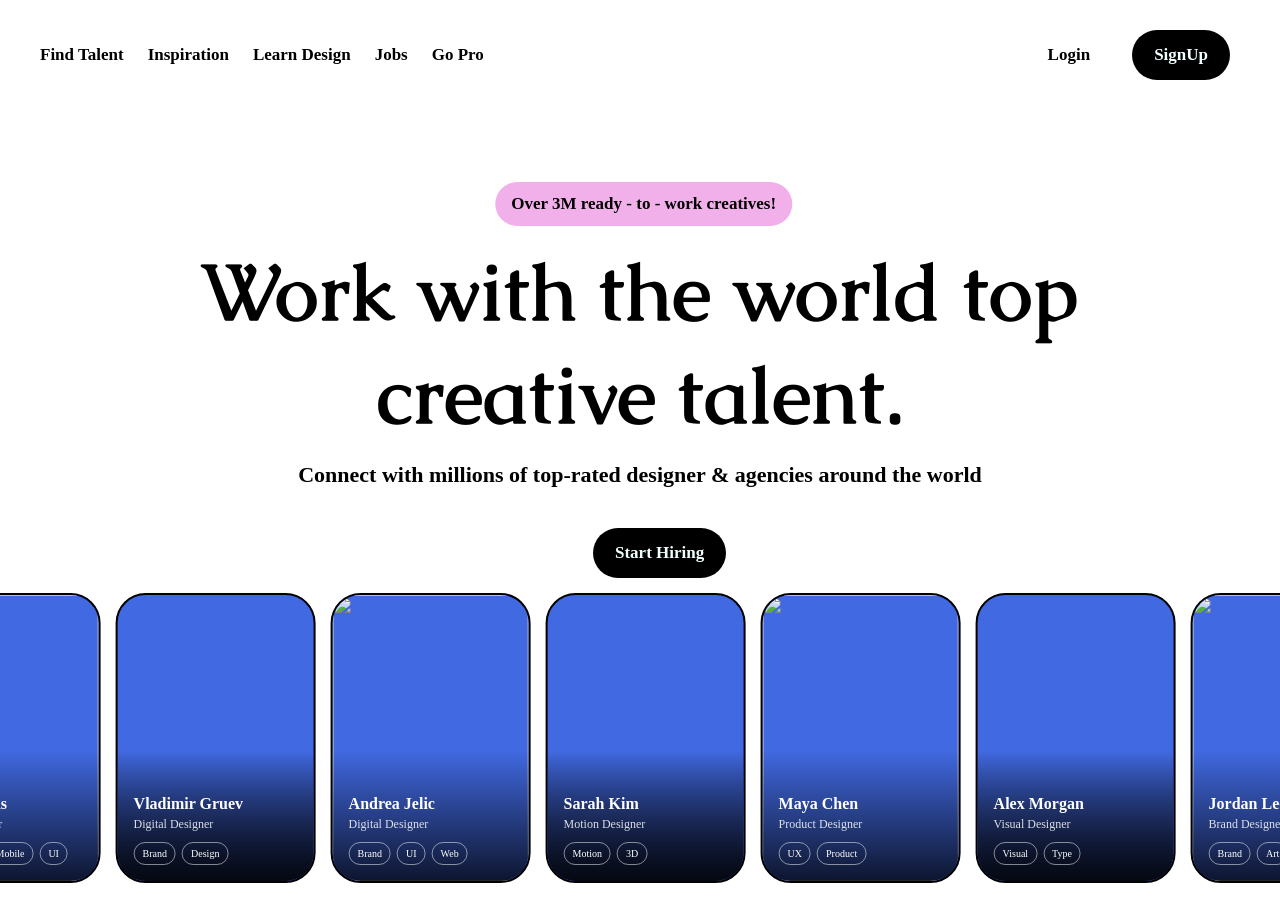
==== Dribble Design/index.html @ 8625cd8a "Add Dribbble design project" ====
<!DOCTYPE html>
<html lang="en">
<head>
    <meta charset="UTF-8">
    <meta name="viewport" content="width=device-width, initial-scale=1.0">
    <title>Document</title>
    <link rel="preconnect" href="https://fonts.googleapis.com">
    <link rel="preconnect" href="https://fonts.gstatic.com" crossorigin>
    <link href="https://fonts.googleapis.com/css2?family=Caudex:wght@400;700&display=swap" rel="stylesheet">
    <link rel="stylesheet" href="style.css">
</head>
<body>
    <div id="page1">
        <div id="nav">
            <div id="nav-part1">
                 <h4>Find Talent </h4>
                 <h4>Inspiration </h4>
                 <h4>Learn Design </h4>
                 <h4>Jobs </h4>
                 <h4>Go Pro </h4>
            </div>
            <img src="https://1000logos.net/wp-content/uploads/2025/03/Dribbble-Logo.jpg" alt="">
            <div id="nav-part2">
                <button>Login</button>
                <button>SignUp</button>
            </div>
        </div>
        <div id="content">
            <h3>Over 3M ready - to - work creatives!</h3>
            <h1>Work with the world top <br> creative talent.</h1>
            <h4>Connect with millions of top-rated designer & agencies around the world</h4>
            <button>Start Hiring</button>

            <div id="bottom" tabindex="0" aria-label="Creative work showcase">
                <div class="elem">
                    <img src="https://c4.wallpaperflare.com/wallpaper/423/684/858/most-popular-celebs-alexandra-daddario-actress-wallpaper-preview.jpg" alt="">
                    <div class="card-info">
                        <strong>Chris Owens</strong>
                        <small>Creative Director</small>
                        <div class="tags"><i>Illustration</i><i>Mobile</i><i>UI</i></div>
                    </div>
                </div>
                <div class="elem video-card">
                    <video autoplay loop muted playsinline src="videos/four.mp4"></video>
                    <div class="card-info">
                        <strong>Vladimir Gruev</strong>
                        <small>Digital Designer</small>
                        <div class="tags"><i>Brand</i><i>Design</i></div>
                    </div>
                </div>
                <div class="elem">
                    <img src="https://encrypted-tbn0.gstatic.com/images?q=tbn:ANd9GcQ0bC22o68v6lvhm9e_wJzEUiI3HWYauFvOFd-5632ikg&s=10" alt="">
                    <div class="card-info">
                        <strong>Andrea Jelic</strong>
                        <small>Digital Designer</small>
                        <div class="tags"><i>Brand</i><i>UI</i><i>Web</i></div>
                    </div>
                </div>
                <div class="elem video-card">
                    <video autoplay loop muted playsinline src="videos/one.mp4"></video>
                    <div class="card-info">
                        <strong>Sarah Kim</strong>
                        <small>Motion Designer</small>
                        <div class="tags"><i>Motion</i><i>3D</i></div>
                    </div>
                </div>
                <div class="elem">
                    <img src="https://encrypted-tbn0.gstatic.com/images?q=tbn:ANd9GcR1YGvTeAYS2IKOjtLD21Rcf45zOn_3I8en9iYnr9B5N4v7s79kGMhYoAlC&s=10" alt="">
                    <div class="card-info">
                        <strong>Maya Chen</strong>
                        <small>Product Designer</small>
                        <div class="tags"><i>UX</i><i>Product</i></div>
                    </div>
                </div>
                <div class="elem video-card">
                    <video autoplay loop muted playsinline src="videos/two.mp4"></video>
                    <div class="card-info">
                        <strong>Alex Morgan</strong>
                        <small>Visual Designer</small>
                        <div class="tags"><i>Visual</i><i>Type</i></div>
                    </div>
                </div>
                <div class="elem">
                    <img src="https://encrypted-tbn0.gstatic.com/images?q=tbn:ANd9GcR-qAz9w8wJC2Wb11Ub9R1PbvNCX8rrZPbspOxacRmzZw&s=10" alt="">
                    <div class="card-info">
                        <strong>Jordan Lee</strong>
                        <small>Brand Designer</small>
                        <div class="tags"><i>Brand</i><i>Art</i></div>
                    </div>
                </div>

                <div class="elem video-card">
                    <video autoplay loop muted playsinline src="videos/three.mp4"></video>
                    <div class="card-info">
                        <strong>Jamie Park</strong>
                        <small>Creative Developer</small>
                        <div class="tags"><i>Code</i><i>Web</i></div>
                    </div>
                </div>

        </div>
    </div>

    <script>
        const showcase = document.querySelector("#bottom");
const cards = [...showcase.querySelectorAll(".elem")];

let animationId;
let speed = 1.8; 

function animate() {
    cards.forEach(card => {

       
        let x = parseFloat(card.dataset.x || card.offsetLeft);

        
        x -= speed;

        const cardWidth = card.offsetWidth;

        
        if (x + cardWidth < 0) {

            
            let rightMost = Math.max(
                ...cards.map(c => parseFloat(c.dataset.x || c.offsetLeft))
            );

            
            x = rightMost + cardWidth + 15;
        }

        // Position save
        card.dataset.x = x;

        // Card move
        card.style.transform = `translateX(${x - card.offsetLeft}px)`;
    });

    animationId = requestAnimationFrame(animate);
}

animate();
    </script>
</body>
</html>
---- Dribble Design/style.css ----
*{
    margin: 0;
    padding: 0;
    box-sizing: border-box;
    font-family: 'Gilroy';
}
html,body{
    height: 100%;
    width: 100%;
}

#page1{
    min-height: 100vh;
    width: 100%;
}

#nav{

    width: 100%;
    display: flex;
    align-items: center;
    justify-content: space-between;
    padding: 0 40px;
}

#nav-part1{
    width: auto;
    display: flex;
    align-items: center;
    gap: 24px;

}

#nav-part1 h4{
    font-size: 17px;
    font-weight: 700;

}
#nav-part2{
    width: 30%;
    display: flex;
    align-items: center;
    justify-content: flex-end;

}

#nav-part2 button{
    padding: 15px 22px;
    font-weight: 600;
    border: none;
    background-color: black;
    color: azure;
    border-radius: 50px;
    font-size: 17px;
    margin: 0 10px;
    -webkit-border-radius: 50px;
    -moz-border-radius: 50px;
    -ms-border-radius: 50px;
    -o-border-radius: 50px;
}


#nav-part2 button:nth-child(1){
    background-color: transparent;
    color:#000;
}

#nav img{
    height: 110px;
}

#content{
    min-height: calc(100vh - 120px);
    height: auto;
    width: 100%;
    padding-top: clamp(35px, 8vh, 95px);
}

#content h3{
    background-color: #f2b0ea;
    padding: 12px 16px;
    border-radius: 50px;
    -webkit-border-radius: 50px;
    -moz-border-radius: 50px;
    -ms-border-radius: 50px;
    -o-border-radius: 50px;
    width: fit-content;
    position: relative;
    left: 50px;
    transform: translateX(150%);
    -webkit-transform: translateX(150%);
    -moz-transform: translateX(150%);
    -ms-transform: translateX(150%);
    -o-transform: translateX(150%);
    font-size: 17px;
}

#content h1{
    font-size: 80px;
    text-align:center;
    margin: 15px 0;
    font-family: 'Caudex', serif;
}
#content h4{
    font-size: 22px;
    text-align:center;
    font-weight: 600;
}

#content button{
    padding: 15px 22px;
    font-weight: 600;
    border: none;
    background-color: black;
    color: azure;
    border-radius: 50px;
    font-size: 17px;
    margin: 0 10px;
    -webkit-border-radius: 50px;
    -moz-border-radius: 50px;
    -ms-border-radius: 50px;
    -o-border-radius: 50px;
    position: relative;
    left: 50px;
    transform: translateX(400%);
    -webkit-transform: translateX(400%);
    -moz-transform: translateX(400%);
    -ms-transform: translateX(400%);
    -o-transform: translateX(400%);
    margin-top: 40px;
} 

#bottom{
    height: 300px;
    width: 100%;
   
    padding: 5px;
    margin-top: 10px;
    display: flex;
    flex-wrap: nowrap;
    gap: 15px;
    overflow-x: auto;
    overflow-y: hidden;
    scroll-behavior: smooth;
    scrollbar-width: none;
    position: relative;
    overflow: hidden;
}

#bottom::-webkit-scrollbar{
    display: none;
}

.elem {
    position: relative;
    flex-shrink: 0;
    height: 100%;
    width: 200px;
    background-color: royalblue;
    border: 2px solid black;
    border-radius: 30px;
    overflow: hidden;
}
/* #bottom {
    height: 300px;
    width: 100%;
    position: relative;
    overflow: hidden;
    display: flex;
    gap: 15px;
} */
.card-info {
    position: absolute;
    left: 0;
    bottom: 0;
    width: 100%;
    padding: 45px 16px 16px;
    color: white;
    background: linear-gradient(
        transparent,
        rgba(0, 0, 0, 0.8)
    );
    z-index: 2;
}

.card-info strong {
    display: block;
    font-size: 16px;
    margin-bottom: 4px;
}

.card-info small {
    display: block;
    font-size: 12px;
    opacity: 0.85;
    margin-bottom: 10px;
}

.tags {
    display: flex;
    gap: 6px;
}

.tags i {
    font-style: normal;
    font-size: 10px;
    padding: 5px 8px;
    border: 1px solid rgba(255,255,255,0.5);
    border-radius: 20px;
}

.elem img{
    height: 100%;
    width: 100%;
    object-fit: cover;
    object-position: center;
}

.elem video{
    height: 100%;
    width: 100%;
    object-fit: cover;
    object-position: center;
}

.video-card{
    position: relative;
}

.video-card::after{
    content: '';
    position: absolute;
    inset: 0;
    background: linear-gradient(180deg, transparent 55%, rgba(0, 0, 0, .62));
    pointer-events: none;
}

.video-card span{
    position: absolute;
    z-index: 1;
    left: 16px;
    bottom: 14px;
    color: #fff;
    font-size: 14px;
    font-weight: 700;
    letter-spacing: .02em;
}

@media (max-width: 700px){
    #nav{
        padding: 0 16px;
    }

    #nav-part1{
        display: none;
    }

    #nav img{
        height: 72px;
    }

    #nav-part2{
        width: auto;
    }

    #content h1{
        font-size: clamp(42px, 12vw, 64px);
        line-height: 1.05;
    }

    #content h4{
        padding: 0 20px;
        font-size: 17px;
    }

    #content button{
        left: 50%;
        transform: translateX(-50%);
    }

    #bottom{
        height: 240px;
        margin-top: 32px;
    }
}

@media (max-height: 600px){
    #nav{
        padding: 0 20px;
    }

    #nav img{
        height: 65px;
    }

    #nav-part1{
        gap: 12px;
    }

    #nav-part1 h4{
        font-size: 13px;
    }

    #nav-part2 button{
        padding: 9px 14px;
        font-size: 14px;
    }

    #content{
        padding-top: 10px;
    }

    #content h3{
        display: none;
    }

    #content h1{
        font-size: clamp(34px, 6vw, 52px);
        margin: 4px 0;
    }

    #content h4{
        font-size: 14px;
    }

    #content button{
        margin-top: 8px;
        padding: 8px 16px;
        font-size: 14px;
    }

    #bottom{
        height: 160px;
        margin-top: 12px;
    }
}
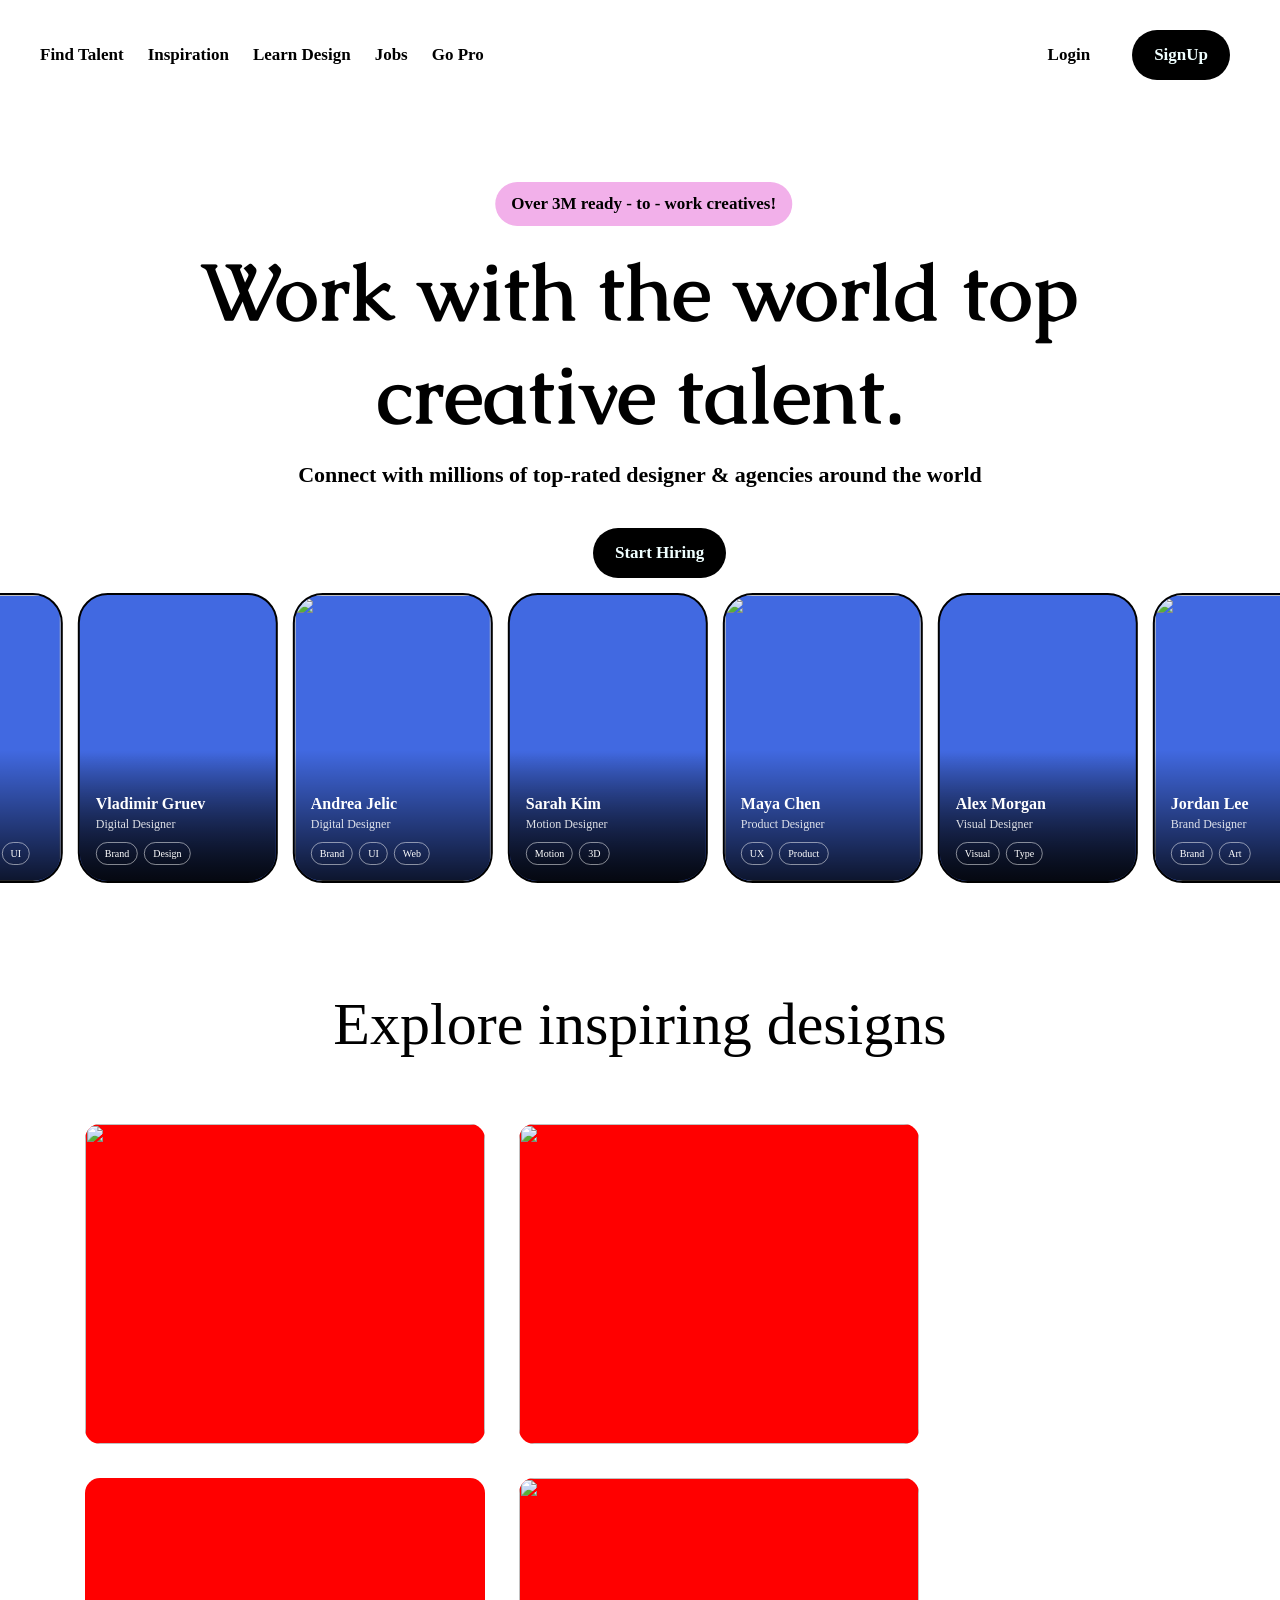
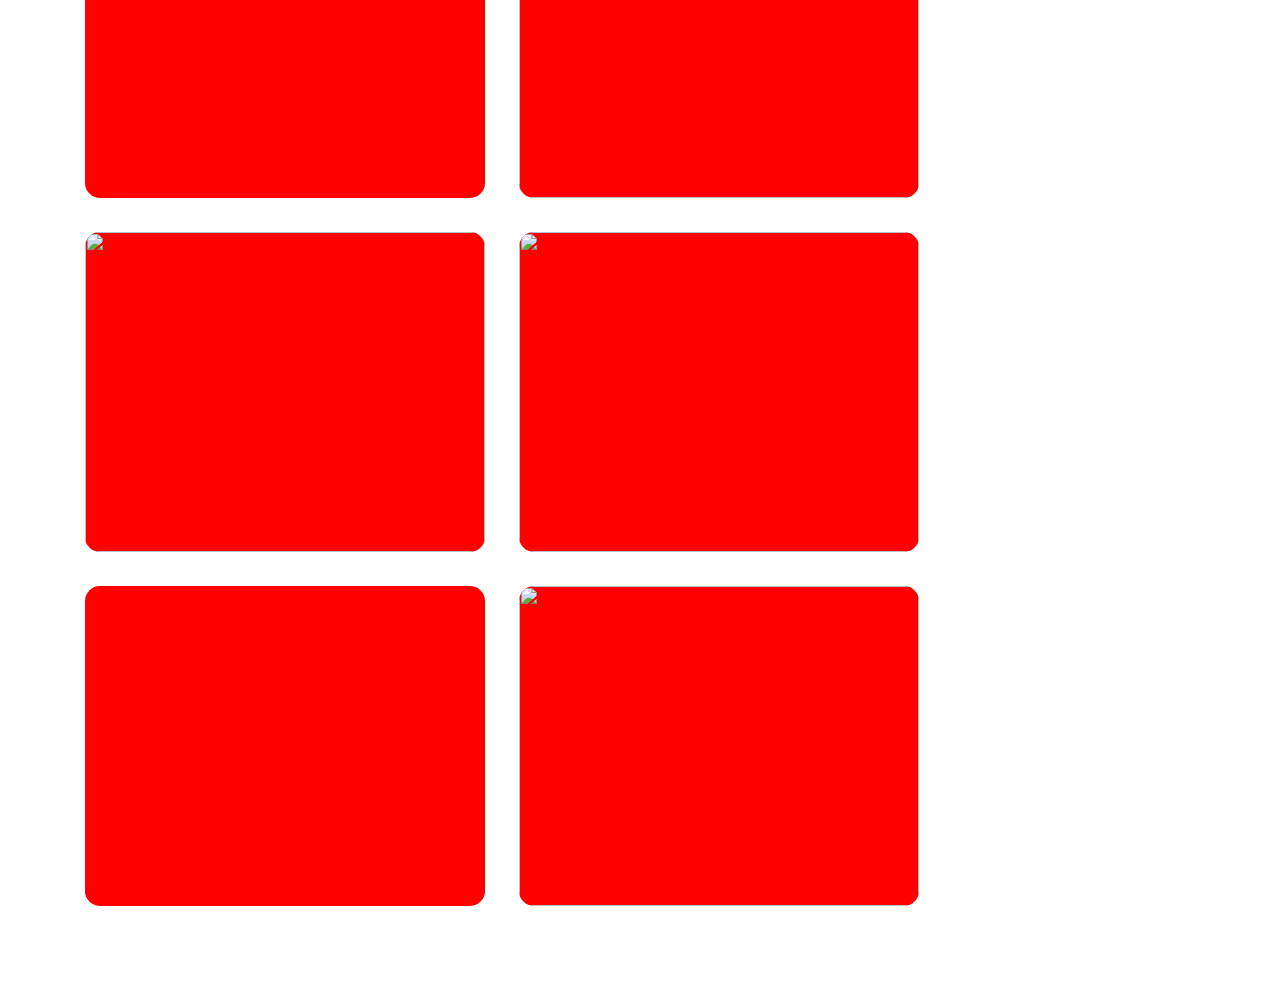
==== commit 560a3867: "finished" ====
--- a/Dribble Design/index.html
+++ b/Dribble Design/index.html
@@ -8,6 +8,7 @@
     <link rel="preconnect" href="https://fonts.gstatic.com" crossorigin>
     <link href="https://fonts.googleapis.com/css2?family=Caudex:wght@400;700&display=swap" rel="stylesheet">
     <link rel="stylesheet" href="style.css">
+    <link href="https://cdn.jsdelivr.net/npm/remixicon@3.5.0/fonts/remixicon.css" rel="stylesheet">
 </head>
 <body>
     <div id="page1">
@@ -101,6 +102,70 @@
         </div>
     </div>
 
+    <div id="page2">
+        <h1>Explore inspiring designs</h1>
+        <div class="box">
+            <img src="https://cdn.dribbble.com/userupload/10985667/file/original-3c6c333c2edf24f7613e4823249fe423.png?resize=400x300&vertical=center" alt="">
+            <div class="box-bottom">
+                <h5>Productivity</h5>
+                <i class="ri-heart-3-line"></i>
+            </div>
+        </div>
+
+
+        <div class="box">
+            <img src="https://cdn.dribbble.com/userupload/11097471/file/original-4b4e762d9728e45cc96664cd1965d844.jpg?resize=400x300&vertical=center" alt="">
+            <div class="box-bottom">
+                <h5>Productivity</h5>
+                <i class="ri-heart-3-line"></i>
+            </div>
+        </div>
+        <div class="box">
+            <video autoplay loop muted src="https://cdn.dribbble.com/userupload/9405278/file/large-f61d369f6a6a46c88dceb098c65c3a10.mp4"></video>
+            <div class="box-bottom">
+                <h5>Productivity</h5>
+                <i class="ri-heart-3-line"></i>
+            </div>
+        </div>
+        <div class="box">
+            <img src="https://cdn.dribbble.com/userupload/10990040/file/original-9edbdf806cb2d90933c6aedf96ec1dd7.png?resize=400x300&vertical=center" alt="">
+            <div class="box-bottom">
+                <h5>Productivity</h5>
+                <i class="ri-heart-3-line"></i>
+            </div>
+        </div>
+        <div class="box">
+            <img src="https://cdn.dribbble.com/userupload/10985667/file/original-3c6c333c2edf24f7613e4823249fe423.png?resize=400x300&vertical=center" alt="">
+            <div class="box-bottom">
+                <h5>Productivity</h5>
+                <i class="ri-heart-3-line"></i>
+            </div>
+        </div>
+        <div class="box">
+            <img src="https://cdn.dribbble.com/userupload/11097471/file/original-4b4e762d9728e45cc96664cd1965d844.jpg?resize=400x300&vertical=center" alt="">
+            <div class="box-bottom">
+                <h5>Productivity</h5>
+                <i class="ri-heart-3-line"></i>
+            </div>
+        </div>
+        <div class="box">
+            <video autoplay loop muted src="https://cdn.dribbble.com/userupload/9405278/file/large-f61d369f6a6a46c88dceb098c65c3a10.mp4"></video>
+            <div class="box-bottom">
+                <h5>Productivity</h5>
+                <i class="ri-heart-3-line"></i>
+            </div>
+        </div>
+        <div class="box">
+            <img src="https://cdn.dribbble.com/userupload/10990040/file/original-9edbdf806cb2d90933c6aedf96ec1dd7.png?resize=400x300&vertical=center" alt="">
+            <div class="box-bottom">
+                <h5>Productivity</h5>
+                <i class="ri-heart-3-line"></i>
+            </div>
+        </div>
+    </div>
+
+
+    
     <script>
         const showcase = document.querySelector("#bottom");
 const cards = [...showcase.querySelectorAll(".elem")];
--- a/Dribble Design/style.css
+++ b/Dribble Design/style.css
@@ -333,4 +333,74 @@
         height: 160px;
         margin-top: 12px;
     }
+
+    
+
+}
+
+#page2{
+    height: 100%;
+    width: 100%;
+    background-color: rgb(255, 255, 255);
+    position: relative;
+    padding: 70px;
+    padding-top: 100px;
+}
+#page2 h1{
+    text-align: center;
+    font-weight: 500;
+    font-size: 60px;
+    margin-bottom: 50px;
+}
+.box{
+    height: 320px;
+    width: 400px;
+    background-color: red;
+    border-radius: 15px;
+    display: inline-block;
+    position: relative;
+    transition: all ease 0.5s;
+    overflow: hidden;
+    margin: 15px;
+}
+.box img{
+    height: 100%;
+    width: 100%;
+    object-fit: cover;
+}
+.box video{
+    height: 100%;
+    width: 100%;
+    object-fit: cover;
+}
+.box-bottom{
+    height: 40%;
+    width: 100%;
+    background:linear-gradient(transparent,rgba(0, 0, 0, 0.63)) ;
+    position: absolute;
+    bottom: -40%;
+    transition: all ease 0.5s;
+    color: #fff;
+    display: flex;
+    align-items: center;
+    justify-content: space-between;
+    padding: 0 20px;
+}
+.box-bottom i{
+    background-color: white;
+    padding: 8px 9px;
+    color: #000;
+    font-size: 19px;
+    font-weight: 600;
+    border-radius: 50%;
+}
+.box-bottom h5{
+    font-size: 18px;
+}
+.box:hover .box-bottom{
+    bottom: 0;
+}
+
+.box:hover{
+    box-shadow: 0px 2px 20px rgba(123, 123, 123, 0.498);
 }
